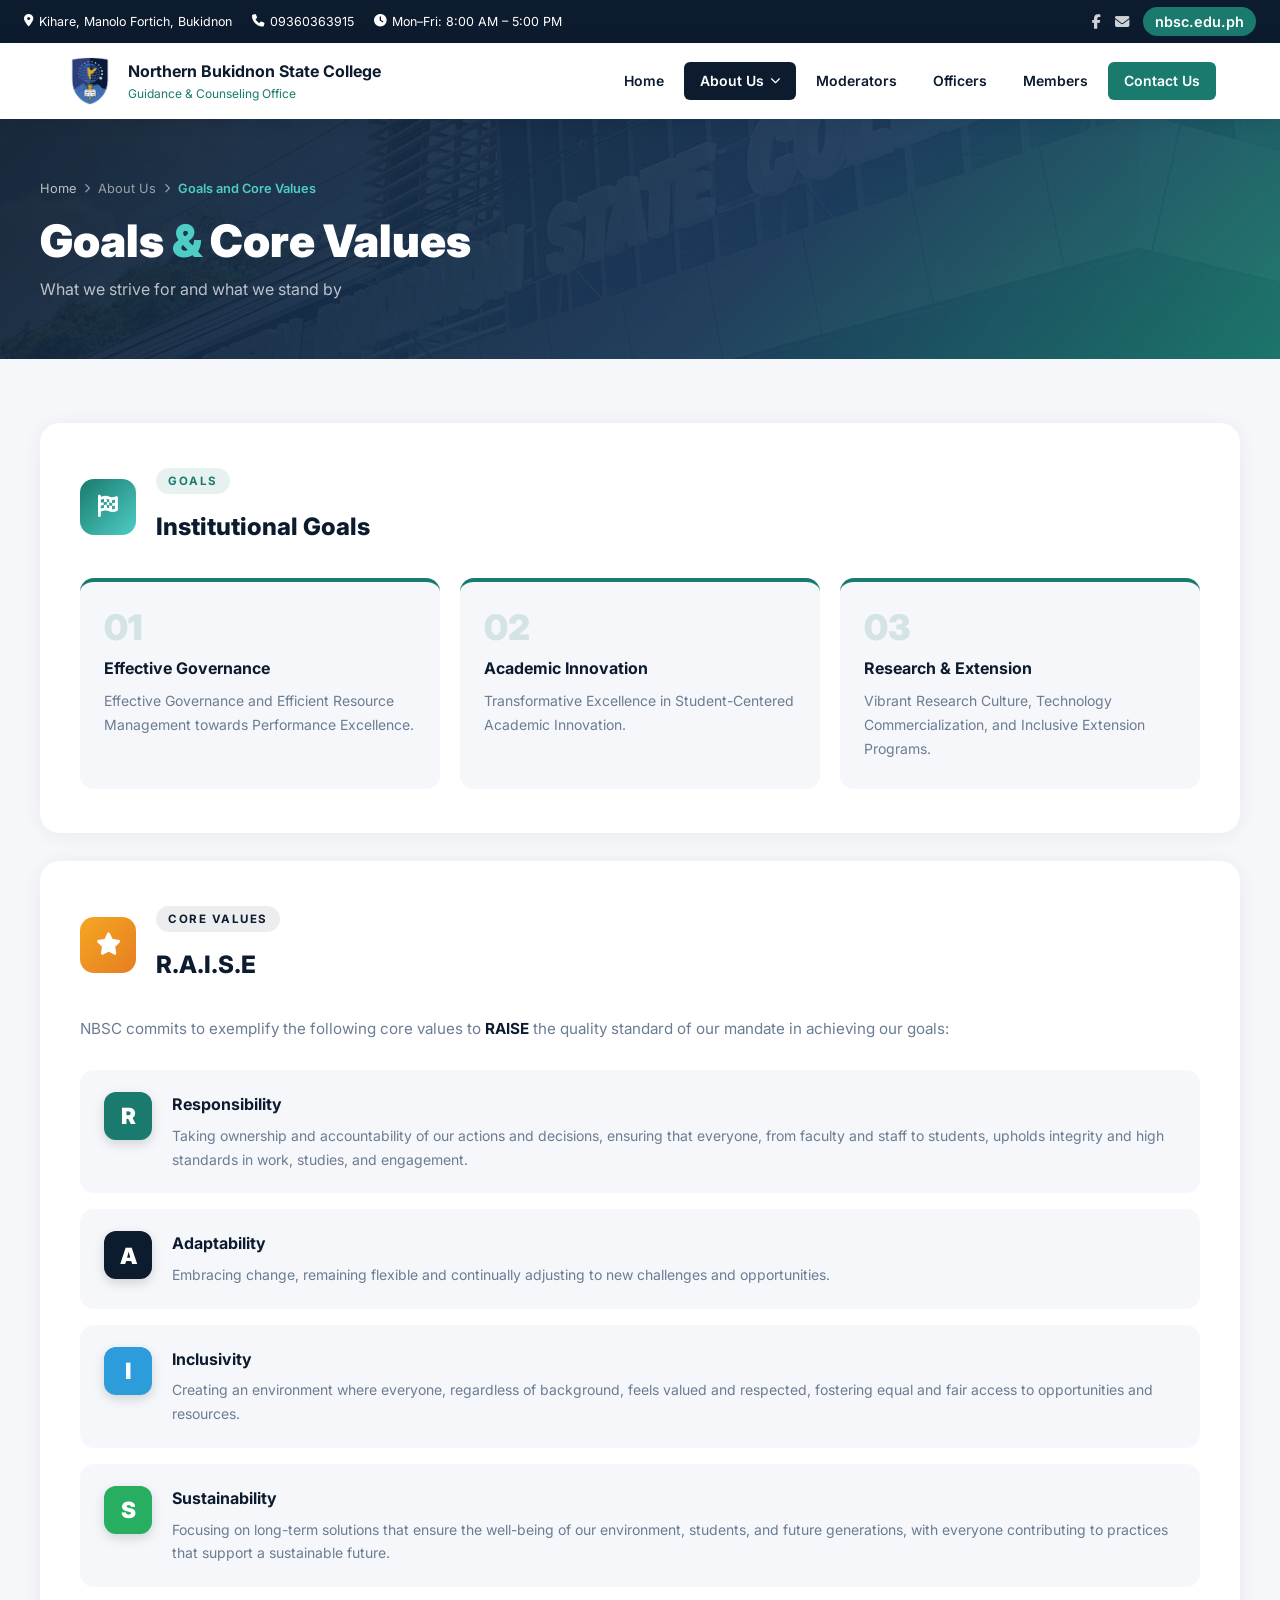
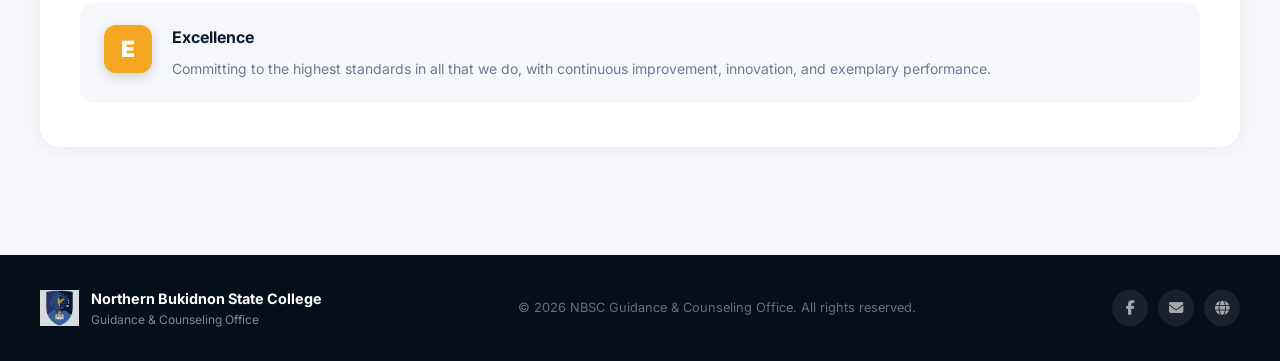
==== about/goals-values.html @ 8ee63cd3 "Initial commit Created from https://vercel.com/new" ====
<!DOCTYPE html>
<html lang="en">
<head>
  <meta charset="UTF-8" />
  <meta name="viewport" content="width=device-width, initial-scale=1.0"/>
  <title>Goals and Core Values — NBSC Guidance Office</title>
  <link rel="stylesheet" href="../style.css" />
  <link rel="stylesheet" href="about.css" />
  <link rel="stylesheet" href="https://cdnjs.cloudflare.com/ajax/libs/font-awesome/6.5.0/css/all.min.css"/>
  <link href="https://fonts.googleapis.com/css2?family=Inter:wght@400;500;600;700;800;900&display=swap" rel="stylesheet"/>
</head>
<body>

  <div class="topbar">
    <div class="topbar-inner">
      <span><i class="fas fa-map-marker-alt"></i> Kihare, Manolo Fortich, Bukidnon</span>
      <span><i class="fas fa-phone"></i> 09360363915</span>
      <span><i class="fas fa-clock"></i> Mon–Fri: 8:00 AM – 5:00 PM</span>
    </div>
    <div class="topbar-right">
      <a href="https://www.facebook.com/profile.php?id=61553562329973" target="_blank"><i class="fab fa-facebook-f"></i></a>
      <a href="https://mail.google.com/mail/?view=cm&to=gco@nbsc.edu.ph" target="_blank"><i class="fas fa-envelope"></i></a>
      <a href="https://nbsc.edu.ph" target="_blank" class="topbar-website">nbsc.edu.ph</a>
    </div>
  </div>

  <header class="header">
    <div class="header-inner">
      <a href="../index.html" class="header-logo">
        <img src="../assets/nbsc-logo.png" alt="NBSC" onerror="this.style.display='none'" />
        <img src="../assets/logo.png" alt="Guidance" onerror="this.style.display='none'" />
        <div class="header-logo-text">
          <span class="school-name">Northern Bukidnon State College</span>
          <span class="office-name">Guidance &amp; Counseling Office</span>
        </div>
      </a>
      <nav class="nav">
        <a href="../index.html" class="nav-link">Home</a>
        <div class="nav-dropdown">
          <a href="#" class="nav-link dropdown-btn active">About Us <i class="fas fa-chevron-down"></i></a>
          <div class="dropdown-menu">
            <a href="vision-mission.html"><i class="fas fa-eye"></i> Vision and Mission</a>
            <a href="goals-values.html"><i class="fas fa-star"></i> Goals and Core Values</a>
            <a href="quality-policy.html"><i class="fas fa-certificate"></i> Quality Policy Statement</a>
            <a href="orgchart.html"><i class="fas fa-sitemap"></i> Organizational Structure</a>
          </div>
        </div>
        <a href="../index.html#moderators" class="nav-link">Moderators</a>
        <a href="../index.html#officers" class="nav-link">Officers</a>
        <a href="../index.html#members" class="nav-link">Members</a>
        <a href="../index.html#contact" class="nav-link nav-cta">Contact Us</a>
      </nav>
    </div>
  </header>

  <div class="about-page-hero">
    <div class="about-page-hero-inner">
      <div class="about-breadcrumb">
        <a href="../index.html">Home</a>
        <i class="fas fa-chevron-right"></i>
        <span>About Us</span>
        <i class="fas fa-chevron-right"></i>
        <span class="current">Goals and Core Values</span>
      </div>
      <h1>Goals <span>&amp;</span> Core Values</h1>
      <p>What we strive for and what we stand by</p>
    </div>
  </div>

  <main class="about-main">
    <div class="container">

      <!-- GOALS -->
      <div class="about-section-block">
        <div class="asb-header">
          <div class="asb-icon goals-icon"><i class="fas fa-flag-checkered"></i></div>
          <div>
            <span class="vm-tag">Goals</span>
            <h2>Institutional Goals</h2>
          </div>
        </div>
        <div class="goals-grid">
          <div class="goal-card">
            <div class="goal-num">01</div>
            <h4>Effective Governance</h4>
            <p>Effective Governance and Efficient Resource Management towards Performance Excellence.</p>
          </div>
          <div class="goal-card">
            <div class="goal-num">02</div>
            <h4>Academic Innovation</h4>
            <p>Transformative Excellence in Student-Centered Academic Innovation.</p>
          </div>
          <div class="goal-card">
            <div class="goal-num">03</div>
            <h4>Research &amp; Extension</h4>
            <p>Vibrant Research Culture, Technology Commercialization, and Inclusive Extension Programs.</p>
          </div>
        </div>
      </div>

      <!-- CORE VALUES -->
      <div class="about-section-block">
        <div class="asb-header">
          <div class="asb-icon values-icon"><i class="fas fa-star"></i></div>
          <div>
            <span class="vm-tag mission-tag">Core Values</span>
            <h2>R.A.I.S.E</h2>
          </div>
        </div>
        <p class="raise-intro">NBSC commits to exemplify the following core values to <strong>RAISE</strong> the quality standard of our mandate in achieving our goals:</p>
        <div class="raise-list">
          <div class="raise-item">
            <div class="raise-letter" style="background:#1a7a6e">R</div>
            <div class="raise-body">
              <h4>Responsibility</h4>
              <p>Taking ownership and accountability of our actions and decisions, ensuring that everyone, from faculty and staff to students, upholds integrity and high standards in work, studies, and engagement.</p>
            </div>
          </div>
          <div class="raise-item">
            <div class="raise-letter" style="background:#0d1b2e">A</div>
            <div class="raise-body">
              <h4>Adaptability</h4>
              <p>Embracing change, remaining flexible and continually adjusting to new challenges and opportunities.</p>
            </div>
          </div>
          <div class="raise-item">
            <div class="raise-letter" style="background:#2d9cdb">I</div>
            <div class="raise-body">
              <h4>Inclusivity</h4>
              <p>Creating an environment where everyone, regardless of background, feels valued and respected, fostering equal and fair access to opportunities and resources.</p>
            </div>
          </div>
          <div class="raise-item">
            <div class="raise-letter" style="background:#27ae60">S</div>
            <div class="raise-body">
              <h4>Sustainability</h4>
              <p>Focusing on long-term solutions that ensure the well-being of our environment, students, and future generations, with everyone contributing to practices that support a sustainable future.</p>
            </div>
          </div>
          <div class="raise-item">
            <div class="raise-letter" style="background:#f5a623">E</div>
            <div class="raise-body">
              <h4>Excellence</h4>
              <p>Committing to the highest standards in all that we do, with continuous improvement, innovation, and exemplary performance.</p>
            </div>
          </div>
        </div>
      </div>

    </div>
  </main>

  <footer class="footer">
    <div class="footer-inner">
      <div class="footer-brand">
        <img src="../assets/nbsc-logo.png" onerror="this.style.display='none'" alt="NBSC"/>
        <img src="../assets/logo.png" onerror="this.style.display='none'" alt="GCO"/>
        <div><strong>Northern Bukidnon State College</strong><span>Guidance &amp; Counseling Office</span></div>
      </div>
      <p class="footer-copy">&copy; 2026 NBSC Guidance &amp; Counseling Office. All rights reserved.</p>
      <div class="footer-socials">
        <a href="https://www.facebook.com/profile.php?id=61553562329973" target="_blank"><i class="fab fa-facebook-f"></i></a>
        <a href="https://mail.google.com/mail/?view=cm&to=gco@nbsc.edu.ph" target="_blank"><i class="fas fa-envelope"></i></a>
        <a href="https://nbsc.edu.ph" target="_blank"><i class="fas fa-globe"></i></a>
      </div>
    </div>
  </footer>

  <script src="about.js"></script>
</body>
</html>
---- style.css ----
/* =============================================================
   NBSC Guidance & Counseling Office — League of Peer Counselors
   Main Stylesheet
   Font: Inter | Colors: Navy #0d1b2e · Teal #1a7a6e · Gold #f5a623
   ============================================================= */

/* ===== 1. RESET & BASE ===== */
*, *::before, *::after {
  box-sizing: border-box;
  margin: 0;
  padding: 0;
}

html {
  scroll-behavior: smooth;
}

body {
  font-family: 'Inter', sans-serif;
  background: #f5f7fa;
  color: #0d1b2e;
  line-height: 1.6;
}

a {
  text-decoration: none;
  color: inherit;
}

img {
  max-width: 100%;
  display: block;
}

/* ===== 2. TOPBAR ===== */
.topbar {
  background: #0d1b2e;
  color: white;
  font-size: 0.78rem;
  padding: 7px 24px;
  display: flex;
  align-items: center;
  justify-content: space-between;
  gap: 12px;
}

.topbar-inner {
  display: flex;
  align-items: center;
  gap: 20px;
}

.topbar-inner span {
  display: flex;
  align-items: center;
  gap: 6px;
}

.topbar-right {
  display: flex;
  align-items: center;
  gap: 14px;
}

.topbar-right a {
  color: rgba(255,255,255,0.8);
  font-size: 0.9rem;
  transition: color 0.2s;
}

.topbar-right a:hover {
  color: white;
}

.topbar-website {
  background: #1a7a6e;
  color: white !important;
  padding: 3px 12px;
  border-radius: 30px;
  font-size: 0.75rem;
  font-weight: 600;
  transition: background 0.2s !important;
}

.topbar-website:hover {
  background: #15695f !important;
}

/* ===== 3. HEADER ===== */
.header {
  background: white;
  position: sticky;
  top: 0;
  z-index: 100;
  box-shadow: 0 2px 16px rgba(13,27,46,0.10);
}

.header-inner {
  max-width: 1200px;
  margin: 0 auto;
  padding: 14px 24px;
  display: flex;
  align-items: center;
  justify-content: space-between;
  gap: 16px;
}

.header-logo {
  display: flex;
  align-items: center;
  gap: 12px;
  text-decoration: none;
}

.header-logo img {
  height: 48px;
  object-fit: contain;
}

.header-logo-text {
  display: flex;
  flex-direction: column;
}

.school-name {
  font-weight: 700;
  color: #0d1b2e;
  font-size: 1rem;
  display: block;
}

.office-name {
  color: #1a7a6e;
  font-size: 0.75rem;
  display: block;
}

/* ===== 4. NAV ===== */
.nav {
  display: flex;
  align-items: center;
  gap: 4px;
}

.nav-link {
  color: #0d1b2e;
  padding: 8px 16px;
  border-radius: 6px;
  font-weight: 600;
  font-size: 0.875rem;
  transition: background 0.2s, color 0.2s;
  text-decoration: none;
}

.nav-link:hover,
.nav-link.active {
  background: #0d1b2e;
  color: white;
}

.nav-cta {
  background: #1a7a6e;
  color: white;
  border-radius: 6px;
}

.nav-cta:hover {
  background: #15695f;
  color: white;
}

.hamburger {
  display: none;
  border: none;
  background: transparent;
  font-size: 1.4rem;
  cursor: pointer;
  color: #0d1b2e;
  padding: 4px;
}

/* ===== 5. NAV DROPDOWN ===== */
.nav-dropdown {
  position: relative;
}

.dropdown-btn {
  color: #0d1b2e;
  padding: 8px 16px;
  border-radius: 6px;
  font-weight: 600;
  font-size: 0.875rem;
  cursor: pointer;
  border: none;
  background: transparent;
  display: flex;
  align-items: center;
  gap: 6px;
  font-family: inherit;
  transition: background 0.2s, color 0.2s;
  text-decoration: none;
}

.dropdown-btn:hover,
.nav-dropdown.open .dropdown-btn,
.nav-dropdown:hover .dropdown-btn {
  background: #0d1b2e;
  color: white;
}

.dropdown-btn i {
  font-size: 0.65rem;
  transition: transform 0.2s;
}

.nav-dropdown.open .dropdown-btn i,
.nav-dropdown:hover .dropdown-btn i {
  transform: rotate(180deg);
}

.dropdown-menu {
  display: none;
  position: absolute;
  top: calc(100% + 8px);
  left: 0;
  background: white;
  border-radius: 10px;
  box-shadow: 0 8px 32px rgba(0,0,0,0.12);
  min-width: 240px;
  z-index: 200;
  border-top: 3px solid #1a7a6e;
  overflow: hidden;
}

.nav-dropdown.open .dropdown-menu {
  display: block;
}

.dropdown-menu a {
  display: flex;
  align-items: center;
  gap: 10px;
  padding: 12px 20px;
  font-size: 0.875rem;
  color: #0d1b2e;
  border-bottom: 1px solid #f0f2f5;
  transition: background 0.2s, color 0.2s, padding-left 0.2s;
}

.dropdown-menu a i {
  color: #1a7a6e;
  width: 16px;
}

.dropdown-menu a:hover {
  background: #f5f7fa;
  color: #1a7a6e;
  padding-left: 26px;
}

.dropdown-menu a:last-child {
  border-bottom: none;
}

/* ===== 6. HERO ===== */
.hero {
  position: relative;
  min-height: 520px;
  display: flex;
  align-items: center;
  overflow: hidden;
}

.hero-bg {
  position: absolute;
  inset: 0;
  background-size: cover;
  background-position: center;
}

.hero-overlay {
  position: absolute;
  inset: 0;
  background: linear-gradient(135deg, rgba(13,27,46,0.88), rgba(13,27,46,0.65));
}

.hero-inner {
  position: relative;
  z-index: 2;
  max-width: 1200px;
  margin: 0 auto;
  padding: 80px 24px;
  display: flex;
  justify-content: space-between;
  align-items: center;
  gap: 40px;
  flex-wrap: wrap;
  width: 100%;
}

.hero-text {
  max-width: 600px;
}

.hero-eyebrow {
  display: inline-flex;
  align-items: center;
  gap: 8px;
  background: rgba(26,122,110,0.25);
  border: 1px solid rgba(26,122,110,0.5);
  color: #4ecdc4;
  padding: 6px 16px;
  border-radius: 30px;
  font-size: 0.8rem;
  font-weight: 600;
  text-transform: uppercase;
  letter-spacing: 0.5px;
  margin-bottom: 20px;
}

.hero-text h1 {
  font-size: 3rem;
  font-weight: 900;
  color: white;
  line-height: 1.15;
  margin-bottom: 16px;
}

.hero-text h1 em {
  color: #4ecdc4;
  font-style: normal;
}

.hero-text p {
  color: rgba(255,255,255,0.8);
  font-size: 1rem;
  line-height: 1.7;
  margin-bottom: 28px;
  max-width: 520px;
}

.hero-actions {
  display: flex;
  gap: 12px;
}

.btn-hero-primary {
  background: #1a7a6e;
  color: white;
  padding: 13px 28px;
  border-radius: 8px;
  font-weight: 700;
  font-size: 0.95rem;
  transition: background 0.2s, transform 0.2s;
  display: inline-block;
}

.btn-hero-primary:hover {
  background: #15695f;
  transform: translateY(-2px);
  color: white;
}

.btn-hero-ghost {
  background: transparent;
  color: white;
  padding: 13px 28px;
  border-radius: 8px;
  font-weight: 700;
  font-size: 0.95rem;
  border: 2px solid rgba(255,255,255,0.4);
  transition: background 0.2s;
  display: inline-block;
}

.btn-hero-ghost:hover {
  background: rgba(255,255,255,0.1);
  color: white;
}

.hero-stats {
  display: flex;
  flex-direction: column;
  gap: 16px;
}

.stat-box {
  background: rgba(255,255,255,0.08);
  border: 1px solid rgba(255,255,255,0.15);
  border-radius: 12px;
  padding: 20px 32px;
  text-align: center;
  backdrop-filter: blur(4px);
}

.stat-num {
  display: block;
  font-size: 2.2rem;
  font-weight: 900;
  color: #4ecdc4;
}

.stat-label {
  display: block;
  font-size: 0.8rem;
  color: rgba(255,255,255,0.7);
  text-transform: uppercase;
  letter-spacing: 0.5px;
}

/* ===== 7. SECTIONS ===== */
.section {
  padding: 80px 24px;
}

.bg-white {
  background: white;
}

.bg-light {
  background: #f5f7fa;
}

.bg-navy {
  background: #0d1b2e;
}

.container {
  max-width: 1200px;
  margin: 0 auto;
}

.section-header {
  text-align: center;
  margin-bottom: 48px;
}

.section-tag {
  display: inline-block;
  background: rgba(26,122,110,0.1);
  color: #1a7a6e;
  font-size: 0.75rem;
  font-weight: 700;
  text-transform: uppercase;
  letter-spacing: 1px;
  padding: 4px 14px;
  border-radius: 20px;
  margin-bottom: 10px;
}

.section-header.light .section-tag {
  background: rgba(255,255,255,0.1);
  color: #4ecdc4;
}

.section-header h2 {
  font-size: 2rem;
  font-weight: 800;
  color: #0d1b2e;
  margin-bottom: 8px;
}

.section-header.light h2 {
  color: white;
}

.section-header p {
  color: #6b7c93;
  font-size: 0.95rem;
}

.section-header.light p {
  color: rgba(255,255,255,0.7);
}

/* ===== 8. ORG CHART ===== */
.org-wrap {
  margin-top: 0;
}

.org-upper {
  display: flex;
  flex-direction: column;
  align-items: center;
  gap: 0;
  margin-bottom: 40px;
}

.org-upper-node {
  display: flex;
  align-items: center;
  gap: 16px;
  background: white;
  border-radius: 14px;
  padding: 18px 28px;
  box-shadow: 0 2px 12px rgba(0,0,0,0.08);
  min-width: 420px;
  max-width: 520px;
  width: 100%;
  border-left: 5px solid #ddd;
  transition: transform 0.2s;
}

.org-upper-node:hover {
  transform: translateX(4px);
}

.org-upper-node img {
  width: 60px;
  height: 60px;
  border-radius: 50%;
  object-fit: cover;
  border: 3px solid #ddd;
  flex-shrink: 0;
}

.org-upper-node .org-name {
  font-size: 1rem;
  font-weight: 700;
  color: #0d1b2e;
}

.org-upper-node .org-role {
  font-size: 0.78rem;
  color: #6b7c93;
  margin-top: 2px;
}

.org-upper-node.gold {
  border-left-color: #f5a623;
}

.org-upper-node.gold img {
  border-color: #f5a623;
}

.org-upper-node.blue {
  border-left-color: #0d1b2e;
}

.org-upper-node.teal {
  border-left-color: #1a7a6e;
  background: #f0faf9;
}

.org-upper-node.teal img {
  border-color: #1a7a6e;
}

.org-connector {
  display: flex;
  flex-direction: column;
  align-items: center;
  padding: 4px 0;
}

.org-connector span {
  display: block;
  width: 3px;
  height: 28px;
  background: #dde3ea;
}

.org-lpc-pill {
  background: #0d1b2e;
  color: white;
  padding: 12px 36px;
  border-radius: 30px;
  font-size: 0.95rem;
  font-weight: 700;
  display: flex;
  align-items: center;
  gap: 10px;
  margin-bottom: 36px;
}

.org-lpc-pill i {
  color: #4ecdc4;
}

.org-lpc-grid {
  display: grid;
  grid-template-columns: repeat(3, 1fr);
  gap: 16px;
  width: 100%;
}

.org-col {
  display: flex;
  flex-direction: column;
  gap: 10px;
}

.center-col .org-card.pres {
  border-left-color: #f5a623;
}

.org-card {
  display: flex;
  align-items: center;
  gap: 12px;
  background: #f5f7fa;
  border-radius: 12px;
  padding: 14px 18px;
  border-left: 4px solid #dde3ea;
  transition: transform 0.2s;
}

.org-card:hover {
  transform: translateX(3px);
}

.org-card img {
  width: 48px;
  height: 48px;
  border-radius: 50%;
  object-fit: cover;
  flex-shrink: 0;
  border: 2px solid #dde3ea;
}

.org-card b {
  display: block;
  font-size: 0.88rem;
  font-weight: 700;
  color: #0d1b2e;
}

.org-card span {
  font-size: 0.75rem;
  color: #6b7c93;
}

.org-card.mod {
  border-left-color: #1a7a6e;
  background: #f0faf9;
}

.org-card.pres {
  border-left-color: #f5a623;
  background: #fffbf0;
}

.org-card.vp-ext {
  border-left-color: #0d1b2e;
}

/* ===== 9. MODERATORS ===== */
.moderators-grid {
  display: grid;
  grid-template-columns: repeat(auto-fit, minmax(480px, 1fr));
  gap: 28px;
  margin-top: 0;
}

.mod-card {
  background: white;
  border-radius: 16px;
  overflow: hidden;
  box-shadow: 0 4px 24px rgba(0,0,0,0.08);
  display: flex;
  transition: transform 0.3s, box-shadow 0.3s;
}

.mod-card:hover {
  transform: translateY(-4px);
  box-shadow: 0 12px 40px rgba(0,0,0,0.12);
}

.mod-card-photo {
  position: relative;
  width: 180px;
  flex-shrink: 0;
}

.mod-card-photo img {
  width: 100%;
  height: 100%;
  object-fit: cover;
}

.mod-card-badge {
  position: absolute;
  bottom: 12px;
  left: 50%;
  transform: translateX(-50%);
  background: #0d1b2e;
  color: white;
  font-size: 0.65rem;
  font-weight: 700;
  padding: 4px 12px;
  border-radius: 20px;
  white-space: nowrap;
}

.mod-card-badge.asst {
  background: #1a7a6e;
}

.mod-card-body {
  padding: 28px 24px;
  flex: 1;
}

.mod-card-body h3 {
  font-size: 1.2rem;
  font-weight: 800;
  color: #0d1b2e;
  margin-bottom: 4px;
}

.mod-card-role {
  color: #1a7a6e;
  font-size: 0.85rem;
  font-weight: 600;
  margin-bottom: 10px;
}

.mod-card-desc {
  font-size: 0.875rem;
  color: #6b7c93;
  line-height: 1.7;
  margin-bottom: 18px;
}

.mod-card-links {
  display: flex;
  flex-direction: column;
  gap: 8px;
}

.link-fb {
  display: inline-flex;
  align-items: center;
  gap: 8px;
  background: #1877f2;
  color: white;
  padding: 9px 18px;
  border-radius: 8px;
  font-size: 0.82rem;
  font-weight: 600;
  transition: opacity 0.2s;
  width: fit-content;
}

.link-fb:hover {
  opacity: 0.85;
  color: white;
}

.link-email {
  display: inline-flex;
  align-items: center;
  gap: 8px;
  background: #0d1b2e;
  color: white;
  padding: 9px 18px;
  border-radius: 8px;
  font-size: 0.82rem;
  font-weight: 600;
  font-style: italic;
  transition: opacity 0.2s;
  width: fit-content;
}

.link-email:hover {
  opacity: 0.85;
  color: white;
}

/* ===== 10. OFFICERS ===== */
.pres-spotlight {
  display: flex;
  align-items: center;
  gap: 32px;
  background: linear-gradient(135deg, #0d1b2e, #1a3a5c);
  border-radius: 16px;
  padding: 36px;
  margin-bottom: 40px;
  flex-wrap: wrap;
}

.pres-img-wrap {
  width: 140px;
  height: 140px;
  border-radius: 50%;
  overflow: hidden;
  border: 4px solid #f5a623;
  flex-shrink: 0;
}

.pres-img-wrap img {
  width: 100%;
  height: 100%;
  object-fit: cover;
}

.pres-details {
  color: white;
}

.pres-crown-tag {
  display: inline-flex;
  align-items: center;
  gap: 8px;
  color: #f5a623;
  font-size: 0.82rem;
  font-weight: 700;
  text-transform: uppercase;
  letter-spacing: 1px;
  margin-bottom: 8px;
}

.pres-details h3 {
  font-size: 1.6rem;
  font-weight: 800;
  margin-bottom: 6px;
}

.pres-details p {
  opacity: 0.75;
  font-size: 0.9rem;
  margin-bottom: 16px;
}

.officers-row-label {
  font-size: 0.75rem;
  font-weight: 700;
  text-transform: uppercase;
  letter-spacing: 1px;
  color: #1a7a6e;
  margin-bottom: 16px;
  padding-left: 4px;
}

.vp-grid {
  display: grid;
  grid-template-columns: repeat(2, 1fr);
  gap: 20px;
  margin-bottom: 32px;
}

.officers-tiles {
  display: grid;
  grid-template-columns: repeat(auto-fill, minmax(180px, 1fr));
  gap: 20px;
}

.officer-tile {
  background: white;
  border-radius: 14px;
  padding: 20px 16px;
  text-align: center;
  box-shadow: 0 2px 16px rgba(0,0,0,0.07);
  transition: transform 0.3s, box-shadow 0.3s;
  border-top: 3px solid #e8edf2;
}

.officer-tile:hover {
  transform: translateY(-5px);
  box-shadow: 0 10px 32px rgba(0,0,0,0.12);
}

.vp-tile {
  border-top-color: #1a7a6e;
}

.officer-tile-img {
  position: relative;
  width: 90px;
  height: 90px;
  margin: 0 auto 12px;
}

.vp-tile .officer-tile-img {
  width: 110px;
  height: 110px;
}

.officer-tile-img img {
  width: 100%;
  height: 100%;
  border-radius: 50%;
  object-fit: cover;
  border: 3px solid #e8edf2;
}

.vp-tile .officer-tile-img img {
  border-color: #1a7a6e;
}

.tile-overlay {
  position: absolute;
  inset: 0;
  border-radius: 50%;
  background: rgba(13,27,46,0.75);
  display: flex;
  align-items: center;
  justify-content: center;
  opacity: 0;
  transition: opacity 0.3s;
}

.officer-tile:hover .tile-overlay {
  opacity: 1;
}

.tile-overlay a {
  color: white;
  font-size: 1.3rem;
}

.officer-tile h4 {
  font-size: 0.9rem;
  font-weight: 700;
  color: #0d1b2e;
  margin-bottom: 3px;
}

.officer-tile p {
  font-size: 0.75rem;
  color: #1a7a6e;
  font-weight: 600;
  margin-bottom: 12px;
}

.tile-fb {
  display: flex;
  align-items: center;
  justify-content: center;
  gap: 6px;
  background: #1877f2;
  color: white;
  padding: 7px 0;
  border-radius: 7px;
  font-size: 0.78rem;
  font-weight: 600;
  width: 100%;
  transition: background 0.2s;
}

.tile-fb:hover {
  background: #1558b0;
  color: white;
}

/* ===== 11. MEMBERS ===== */
.members-tiles {
  display: flex;
  flex-wrap: wrap;
  gap: 20px;
  justify-content: center;
}

.member-tile {
  background: white;
  border-radius: 14px;
  padding: 20px 16px;
  text-align: center;
  width: 160px;
  box-shadow: 0 2px 16px rgba(0,0,0,0.07);
  transition: transform 0.3s;
  border-bottom: 3px solid #1a7a6e;
}

.member-tile:hover {
  transform: translateY(-4px);
}

.member-tile-img {
  width: 80px;
  height: 80px;
  margin: 0 auto 12px;
  border-radius: 50%;
  overflow: hidden;
  border: 3px solid #e8edf2;
}

.member-tile-img img {
  width: 100%;
  height: 100%;
  object-fit: cover;
}

.member-tile h4 {
  font-size: 0.85rem;
  font-weight: 700;
  color: #0d1b2e;
  margin-bottom: 3px;
}

.member-tile p {
  font-size: 0.75rem;
  color: #6b7c93;
  margin-bottom: 10px;
}

.member-tile a {
  display: inline-flex;
  align-items: center;
  justify-content: center;
  width: 32px;
  height: 32px;
  background: #1877f2;
  color: white;
  border-radius: 50%;
  font-size: 0.9rem;
  transition: transform 0.2s;
}

.member-tile a:hover {
  transform: scale(1.15);
  color: white;
}

/* ===== 12. CONTACT ===== */
.contact-layout {
  display: grid;
  grid-template-columns: 1fr 1.4fr;
  gap: 40px;
  align-items: start;
}

.contact-details {
  display: flex;
  flex-direction: column;
  gap: 20px;
}

.contact-detail-item {
  display: flex;
  align-items: flex-start;
  gap: 16px;
}

.cd-icon {
  width: 42px;
  height: 42px;
  background: rgba(255,255,255,0.08);
  border-radius: 10px;
  display: flex;
  align-items: center;
  justify-content: center;
  color: #4ecdc4;
  font-size: 1rem;
  flex-shrink: 0;
}

.contact-detail-item h4 {
  font-size: 0.85rem;
  font-weight: 700;
  color: white;
  margin-bottom: 2px;
}

.contact-detail-item p {
  font-size: 0.875rem;
  color: rgba(255,255,255,0.65);
}

.contact-detail-item a {
  font-size: 0.875rem;
  color: #4ecdc4;
  transition: opacity 0.2s;
}

.contact-detail-item a:hover {
  opacity: 0.8;
}

.contact-form-box {
  background: white;
  border-radius: 16px;
  padding: 36px;
}

.contact-form-box h3 {
  font-size: 1.15rem;
  font-weight: 700;
  color: #0d1b2e;
  margin-bottom: 20px;
}

.form-row {
  display: grid;
  grid-template-columns: 1fr 1fr;
  gap: 12px;
}

.contact-form-box input,
.contact-form-box select,
.contact-form-box textarea {
  width: 100%;
  padding: 11px 14px;
  border: 1.5px solid #e2e8f0;
  border-radius: 8px;
  font-size: 0.875rem;
  font-family: inherit;
  color: #0d1b2e;
  background: #f8fafc;
  margin-bottom: 12px;
  transition: border-color 0.2s;
}

.contact-form-box input:focus,
.contact-form-box select:focus,
.contact-form-box textarea:focus {
  border-color: #1a7a6e;
  background: white;
  outline: none;
}

.contact-form-box button {
  width: 100%;
  background: #1a7a6e;
  color: white;
  padding: 13px;
  border-radius: 8px;
  font-size: 0.95rem;
  font-weight: 700;
  border: none;
  cursor: pointer;
  display: flex;
  align-items: center;
  justify-content: center;
  gap: 8px;
  transition: background 0.2s;
  font-family: inherit;
}

.contact-form-box button:hover {
  background: #15695f;
}

/* ===== 13. FOOTER ===== */
.footer {
  background: #060e1a;
  padding: 32px 24px;
}

.footer-inner {
  max-width: 1200px;
  margin: 0 auto;
  display: flex;
  align-items: center;
  justify-content: space-between;
  flex-wrap: wrap;
  gap: 16px;
}

.footer-brand {
  display: flex;
  align-items: center;
  gap: 12px;
}

.footer-brand img {
  height: 36px;
  object-fit: contain;
  opacity: 0.85;
}

.footer-brand strong {
  display: block;
  color: white;
  font-size: 0.9rem;
}

.footer-brand span {
  display: block;
  color: rgba(255,255,255,0.5);
  font-size: 0.75rem;
}

.footer-copy {
  font-size: 0.8rem;
  color: rgba(255,255,255,0.4);
}

.footer-socials {
  display: flex;
  gap: 10px;
}

.footer-socials a {
  width: 36px;
  height: 36px;
  background: rgba(255,255,255,0.08);
  color: rgba(255,255,255,0.6);
  border-radius: 50%;
  display: flex;
  align-items: center;
  justify-content: center;
  font-size: 0.9rem;
  transition: background 0.2s, color 0.2s;
}

.footer-socials a:hover {
  background: #1a7a6e;
  color: white;
}

/* ===== 14. ABOUT PAGES ===== */
.page-hero {
  background: linear-gradient(135deg, #0d1b2e, #1a7a6e);
  padding: 52px 24px 44px;
  color: white;
}

.page-hero-content {
  max-width: 1200px;
  margin: 0 auto;
}

.page-breadcrumb {
  font-size: 0.8rem;
  opacity: 0.65;
  margin-bottom: 10px;
  display: flex;
  align-items: center;
  gap: 8px;
}

.page-breadcrumb a {
  color: white;
}

.page-breadcrumb i {
  font-size: 0.6rem;
}

.page-hero-content h2 {
  font-size: 2rem;
  font-weight: 800;
}

.page-content {
  padding: 64px 24px;
  background: #f5f7fa;
  min-height: 60vh;
}

.about-cards-grid {
  display: grid;
  grid-template-columns: repeat(auto-fit, minmax(340px, 1fr));
  gap: 24px;
}

.about-us-card {
  background: white;
  border-radius: 14px;
  padding: 32px;
  box-shadow: 0 2px 16px rgba(0,0,0,0.07);
  border-top: 4px solid #e2e8f0;
  transition: transform 0.3s;
}

.about-us-card:hover {
  transform: translateY(-4px);
}

.full-width {
  grid-column: 1 / -1;
}

.vision-card  { border-top-color: #1a7a6e; }
.mission-card { border-top-color: #0d1b2e; }
.quality-card { border-top-color: #f5a623; background: #fffbf0; }
.goals-card   { border-top-color: #1a7a6e; }
.values-card  { border-top-color: #0d1b2e; }

.about-us-icon {
  width: 48px;
  height: 48px;
  border-radius: 12px;
  display: flex;
  align-items: center;
  justify-content: center;
  margin-bottom: 16px;
}

.vision-card  .about-us-icon { background: #1a7a6e; }
.mission-card .about-us-icon { background: #0d1b2e; }
.quality-card .about-us-icon { background: #f5a623; }
.goals-card   .about-us-icon { background: #1a7a6e; }
.values-card  .about-us-icon { background: #0d1b2e; }

.about-us-icon i {
  color: white;
  font-size: 1.3rem;
}

.about-us-card h3 {
  font-size: 1.1rem;
  font-weight: 800;
  color: #0d1b2e;
  margin-bottom: 12px;
  display: flex;
  align-items: center;
  gap: 10px;
}

.raise-tag {
  background: #1a7a6e;
  color: white;
  font-size: 0.7rem;
  font-weight: 800;
  padding: 3px 10px;
  border-radius: 20px;
  letter-spacing: 1px;
}

.about-us-card p {
  font-size: 0.9rem;
  color: #4a5568;
  line-height: 1.8;
}

.quality-card blockquote {
  font-size: 0.9rem;
  color: #4a5568;
  line-height: 1.85;
  border-left: 4px solid #f5a623;
  padding-left: 18px;
  font-style: italic;
  margin: 0;
}

.about-list {
  list-style: none;
  display: flex;
  flex-direction: column;
  gap: 10px;
}

.about-list li {
  display: flex;
  align-items: flex-start;
  gap: 10px;
  font-size: 0.9rem;
  color: #4a5568;
  line-height: 1.6;
}

.about-list li i {
  color: #1a7a6e;
  margin-top: 3px;
  flex-shrink: 0;
}

.values-intro {
  font-size: 0.85rem;
  color: #6b7c93;
  margin-bottom: 16px;
  font-style: italic;
}

.values-list {
  list-style: none;
  display: flex;
  flex-direction: column;
  gap: 14px;
}

.values-list li {
  display: flex;
  align-items: flex-start;
  gap: 14px;
  font-size: 0.875rem;
  color: #4a5568;
  line-height: 1.65;
}

.val-letter {
  width: 34px;
  height: 34px;
  border-radius: 8px;
  color: white;
  font-size: 1rem;
  font-weight: 900;
  display: flex;
  align-items: center;
  justify-content: center;
  flex-shrink: 0;
}

.values-list li:nth-child(1) .val-letter { background: #1a7a6e; }
.values-list li:nth-child(2) .val-letter { background: #0d1b2e; }
.values-list li:nth-child(3) .val-letter { background: #2d9cdb; }
.values-list li:nth-child(4) .val-letter { background: #27ae60; }
.values-list li:nth-child(5) .val-letter { background: #f5a623; }

/* ===== 15. SCROLL REVEAL ===== */
.fade-in {
  opacity: 0;
  transform: translateY(20px);
  transition: opacity 0.5s ease, transform 0.5s ease;
}

.fade-in.visible {
  opacity: 1;
  transform: translateY(0);
}

/* ===== 16. RESPONSIVE ===== */

/* ===== RESPONSIVE — TABLET 1024px ===== */
@media (max-width: 1024px) {
  .org-lpc-grid { grid-template-columns: 1fr; }
  .moderators-grid { grid-template-columns: 1fr; }
  .contact-layout { grid-template-columns: 1fr; }
  .hero-stats { flex-direction: row; flex-wrap: wrap; justify-content: center; }
  .hero-inner { padding: 60px 24px; }
}

/* ===== RESPONSIVE — MOBILE 768px ===== */
@media (max-width: 768px) {

  /* Topbar */
  .topbar-inner { display: none; }
  .topbar { justify-content: flex-end; }

  /* Header */
  .header-inner { padding: 12px 16px; }
  .school-name { font-size: 0.85rem; }
  .office-name { font-size: 0.68rem; }
  .header-logo img { height: 38px; }
  .hamburger { display: block; }
  .nav {
    display: none;
    position: absolute;
    top: 100%;
    left: 0;
    right: 0;
    background: white;
    flex-direction: column;
    padding: 12px 16px 20px;
    box-shadow: 0 8px 24px rgba(0,0,0,0.12);
    z-index: 99;
    gap: 4px;
  }
  .nav.open { display: flex; }
  .nav-link { width: 100%; }
  .nav-dropdown { width: 100%; }
  .dropdown-btn { width: 100%; justify-content: space-between; }
  .dropdown-menu {
    position: static;
    box-shadow: none;
    border-top: none;
    border-left: 3px solid #1a7a6e;
    border-radius: 0;
    margin-left: 12px;
    margin-top: 4px;
  }

  /* Hero */
  .hero { min-height: auto; }
  .hero-inner { flex-direction: column; padding: 48px 20px 40px; gap: 28px; }
  .hero-text h1 { font-size: 1.8rem; }
  .hero-text p { font-size: 0.9rem; }
  .hero-actions { flex-direction: column; gap: 10px; }
  .btn-hero-primary, .btn-hero-ghost { text-align: center; width: 100%; }
  .hero-stats { flex-direction: row; flex-wrap: wrap; justify-content: center; gap: 12px; }
  .stat-box { padding: 14px 24px; }

  /* Sections */
  .section { padding: 48px 16px; }

  /* Moderators */
  .mod-card { flex-direction: column; }
  .mod-card-photo { width: 100%; height: 220px; }
  .mod-card-photo img { object-fit: cover; object-position: top; }
  .mod-card-body { padding: 20px; }
  .mod-card-links { flex-direction: column; }
  .link-fb, .link-email { width: 100%; justify-content: center; }

  /* President spotlight */
  .pres-spotlight { flex-direction: column; align-items: center; text-align: center; padding: 28px 20px; }
  .pres-details p { margin: 0 auto 16px; }

  /* Officers */
  .vp-grid { grid-template-columns: repeat(2, 1fr); }
  .officers-tiles { grid-template-columns: repeat(2, 1fr); }
  .officers-row-label { text-align: center; }

  /* Members */
  .members-tiles { gap: 14px; }
  .member-tile { width: 140px; }

  /* Contact */
  .form-row { grid-template-columns: 1fr; }
  .contact-form-box { padding: 24px 20px; }

  /* Footer */
  .footer-inner { flex-direction: column; text-align: center; gap: 16px; }
  .footer-brand { justify-content: center; }
  .footer-socials { justify-content: center; }

  /* About pages */
  .about-cards-grid { grid-template-columns: 1fr; }
  .full-width { grid-column: 1; }
  .about-page-hero h1 { font-size: 1.7rem; }
  .about-page-hero { padding: 40px 16px 36px; }
}

/* ===== RESPONSIVE — SMALL MOBILE 480px ===== */
@media (max-width: 480px) {
  .hero-text h1 { font-size: 1.5rem; }
  .section-header h2 { font-size: 1.5rem; }
  .vp-grid { grid-template-columns: 1fr; }
  .officers-tiles { grid-template-columns: repeat(2, 1fr); gap: 12px; }
  .officer-tile { padding: 14px 10px; }
  .officer-tile h4 { font-size: 0.78rem; }
  .members-tiles { justify-content: center; }
  .member-tile { width: 130px; }
  .pres-img-wrap { width: 110px; height: 110px; }
  .pres-details h3 { font-size: 1.3rem; }
  .stat-box { padding: 12px 18px; }
  .stat-num { font-size: 1.8rem; }
  .contact-form-box { padding: 20px 16px; }
  .header-logo-text { display: none; }
}

/* end of stylesheet */
---- about/about.css ----
/* ===== ABOUT PAGES — DEDICATED STYLES ===== */

/* PAGE HERO */
.about-page-hero {
  background: linear-gradient(135deg, #0d1b2e 0%, #1a3a5c 60%, #1a7a6e 100%);
  padding: 60px 24px 56px;
  position: relative;
  overflow: hidden;
}

.about-page-hero::before {
  content: '';
  position: absolute;
  inset: 0;
  background: url('../assets/building.jpg') center/cover no-repeat;
  opacity: 0.08;
}

.about-page-hero-inner {
  max-width: 1200px;
  margin: 0 auto;
  position: relative;
}

.about-breadcrumb {
  display: flex;
  align-items: center;
  gap: 8px;
  font-size: 0.8rem;
  color: rgba(255,255,255,0.55);
  margin-bottom: 16px;
}

.about-breadcrumb a {
  color: rgba(255,255,255,0.7);
  transition: color 0.2s;
}

.about-breadcrumb a:hover { color: white; }
.about-breadcrumb i { font-size: 0.6rem; }
.about-breadcrumb .current { color: #4ecdc4; font-weight: 600; }

.about-page-hero h1 {
  font-size: 2.8rem;
  font-weight: 900;
  color: white;
  margin-bottom: 10px;
  line-height: 1.15;
}

.about-page-hero h1 span { color: #4ecdc4; }

.about-page-hero p {
  font-size: 1rem;
  color: rgba(255,255,255,0.7);
}

/* MAIN CONTENT */
.about-main {
  background: #f5f7fa;
  padding: 64px 24px 80px;
  min-height: 60vh;
}

/* ===== VISION & MISSION ===== */
.vm-block {
  display: flex;
  gap: 0;
  margin-bottom: 0;
  align-items: stretch;
}

.vm-icon-col {
  display: flex;
  flex-direction: column;
  align-items: center;
  margin-right: 32px;
  flex-shrink: 0;
}

.vm-icon-wrap {
  width: 64px;
  height: 64px;
  border-radius: 16px;
  display: flex;
  align-items: center;
  justify-content: center;
  font-size: 1.6rem;
  color: white;
  flex-shrink: 0;
  box-shadow: 0 4px 20px rgba(0,0,0,0.15);
}

.vision-icon  { background: linear-gradient(135deg, #1a7a6e, #4ecdc4); }
.mission-icon { background: linear-gradient(135deg, #0d1b2e, #1a3a5c); }

.vm-line {
  width: 2px;
  flex: 1;
  background: linear-gradient(to bottom, #1a7a6e, transparent);
  margin-top: 16px;
  min-height: 60px;
}

.vm-content-col {
  background: white;
  border-radius: 16px;
  padding: 36px 40px;
  flex: 1;
  margin-bottom: 24px;
  box-shadow: 0 2px 20px rgba(0,0,0,0.06);
  border-left: 4px solid #1a7a6e;
}

.mission-block .vm-content-col {
  border-left-color: #0d1b2e;
}

.vm-tag {
  display: inline-block;
  background: rgba(26,122,110,0.1);
  color: #1a7a6e;
  font-size: 0.72rem;
  font-weight: 700;
  text-transform: uppercase;
  letter-spacing: 1.5px;
  padding: 4px 12px;
  border-radius: 20px;
  margin-bottom: 10px;
}

.mission-tag {
  background: rgba(13,27,46,0.08);
  color: #0d1b2e;
}

.vm-content-col h2 {
  font-size: 1.6rem;
  font-weight: 800;
  color: #0d1b2e;
  margin-bottom: 14px;
}

.vm-content-col p {
  font-size: 1.05rem;
  color: #4a5568;
  line-height: 1.85;
}

/* ===== GOALS & VALUES ===== */
.about-section-block {
  background: white;
  border-radius: 20px;
  padding: 44px 40px;
  margin-bottom: 28px;
  box-shadow: 0 2px 20px rgba(0,0,0,0.06);
}

.asb-header {
  display: flex;
  align-items: center;
  gap: 20px;
  margin-bottom: 32px;
}

.asb-icon {
  width: 56px;
  height: 56px;
  border-radius: 14px;
  display: flex;
  align-items: center;
  justify-content: center;
  font-size: 1.4rem;
  color: white;
  flex-shrink: 0;
}

.goals-icon  { background: linear-gradient(135deg, #1a7a6e, #4ecdc4); }
.values-icon { background: linear-gradient(135deg, #f5a623, #e67e22); }

.asb-header h2 {
  font-size: 1.5rem;
  font-weight: 800;
  color: #0d1b2e;
  margin-top: 4px;
}

/* Goals grid */
.goals-grid {
  display: grid;
  grid-template-columns: repeat(3, 1fr);
  gap: 20px;
}

.goal-card {
  background: #f5f7fa;
  border-radius: 14px;
  padding: 28px 24px;
  border-top: 4px solid #1a7a6e;
  transition: transform 0.2s, box-shadow 0.2s;
}

.goal-card:hover {
  transform: translateY(-4px);
  box-shadow: 0 8px 24px rgba(0,0,0,0.10);
}

.goal-num {
  font-size: 2.2rem;
  font-weight: 900;
  color: rgba(26,122,110,0.15);
  line-height: 1;
  margin-bottom: 10px;
}

.goal-card h4 {
  font-size: 1rem;
  font-weight: 700;
  color: #0d1b2e;
  margin-bottom: 8px;
}

.goal-card p {
  font-size: 0.875rem;
  color: #6b7c93;
  line-height: 1.7;
}

/* RAISE values */
.raise-intro {
  font-size: 0.95rem;
  color: #6b7c93;
  margin-bottom: 28px;
  line-height: 1.7;
}

.raise-intro strong { color: #0d1b2e; }

.raise-list {
  display: flex;
  flex-direction: column;
  gap: 16px;
}

.raise-item {
  display: flex;
  align-items: flex-start;
  gap: 20px;
  background: #f5f7fa;
  border-radius: 14px;
  padding: 22px 24px;
  transition: transform 0.2s, box-shadow 0.2s;
}

.raise-item:hover {
  transform: translateX(6px);
  box-shadow: 0 4px 16px rgba(0,0,0,0.08);
}

.raise-letter {
  width: 48px;
  height: 48px;
  border-radius: 12px;
  color: white;
  font-size: 1.4rem;
  font-weight: 900;
  display: flex;
  align-items: center;
  justify-content: center;
  flex-shrink: 0;
  box-shadow: 0 4px 12px rgba(0,0,0,0.15);
}

.raise-body h4 {
  font-size: 1rem;
  font-weight: 700;
  color: #0d1b2e;
  margin-bottom: 6px;
}

.raise-body p {
  font-size: 0.875rem;
  color: #6b7c93;
  line-height: 1.7;
}

/* ===== QUALITY POLICY ===== */
.qp-wrap {
  max-width: 860px;
  margin: 0 auto;
  background: white;
  border-radius: 24px;
  padding: 56px 60px;
  box-shadow: 0 4px 32px rgba(0,0,0,0.08);
  position: relative;
  text-align: center;
}

.qp-icon-wrap {
  width: 72px;
  height: 72px;
  background: linear-gradient(135deg, #f5a623, #e67e22);
  border-radius: 20px;
  display: flex;
  align-items: center;
  justify-content: center;
  font-size: 1.8rem;
  color: white;
  margin: 0 auto 24px;
  box-shadow: 0 8px 24px rgba(245,166,35,0.3);
}

.qp-quote-mark {
  font-size: 8rem;
  line-height: 0.5;
  color: rgba(26,122,110,0.1);
  font-family: Georgia, serif;
  margin-bottom: 24px;
}

.qp-statement {
  font-size: 1.05rem;
  color: #4a5568;
  line-height: 1.95;
  font-style: italic;
  border: none;
  padding: 0;
  margin: 0 0 40px;
  text-align: left;
}

.qp-pillars {
  display: grid;
  grid-template-columns: repeat(4, 1fr);
  gap: 16px;
  margin-top: 8px;
}

.qp-pillar {
  background: #f5f7fa;
  border-radius: 12px;
  padding: 18px 12px;
  display: flex;
  flex-direction: column;
  align-items: center;
  gap: 8px;
  transition: transform 0.2s;
}

.qp-pillar:hover { transform: translateY(-3px); }

.qp-pillar i {
  font-size: 1.4rem;
  color: #1a7a6e;
}

.qp-pillar span {
  font-size: 0.78rem;
  font-weight: 700;
  color: #0d1b2e;
  text-align: center;
}

/* ===== RESPONSIVE ===== */
@media (max-width: 768px) {
  .about-page-hero h1 { font-size: 1.7rem; }
  .about-page-hero { padding: 40px 16px 36px; }
  .vm-block { flex-direction: column; }
  .vm-icon-col { flex-direction: row; margin-right: 0; margin-bottom: 16px; }
  .vm-line { display: none; }
  .vm-content-col { padding: 24px 20px; margin-bottom: 16px; }
  .goals-grid { grid-template-columns: 1fr; }
  .qp-wrap { padding: 32px 20px; }
  .qp-pillars { grid-template-columns: repeat(2, 1fr); }
  .about-section-block { padding: 24px 16px; }
  .asb-header { gap: 14px; }
  .asb-header h2 { font-size: 1.2rem; }
  .raise-item { padding: 16px; }
  .about-main { padding: 40px 16px 60px; }
}
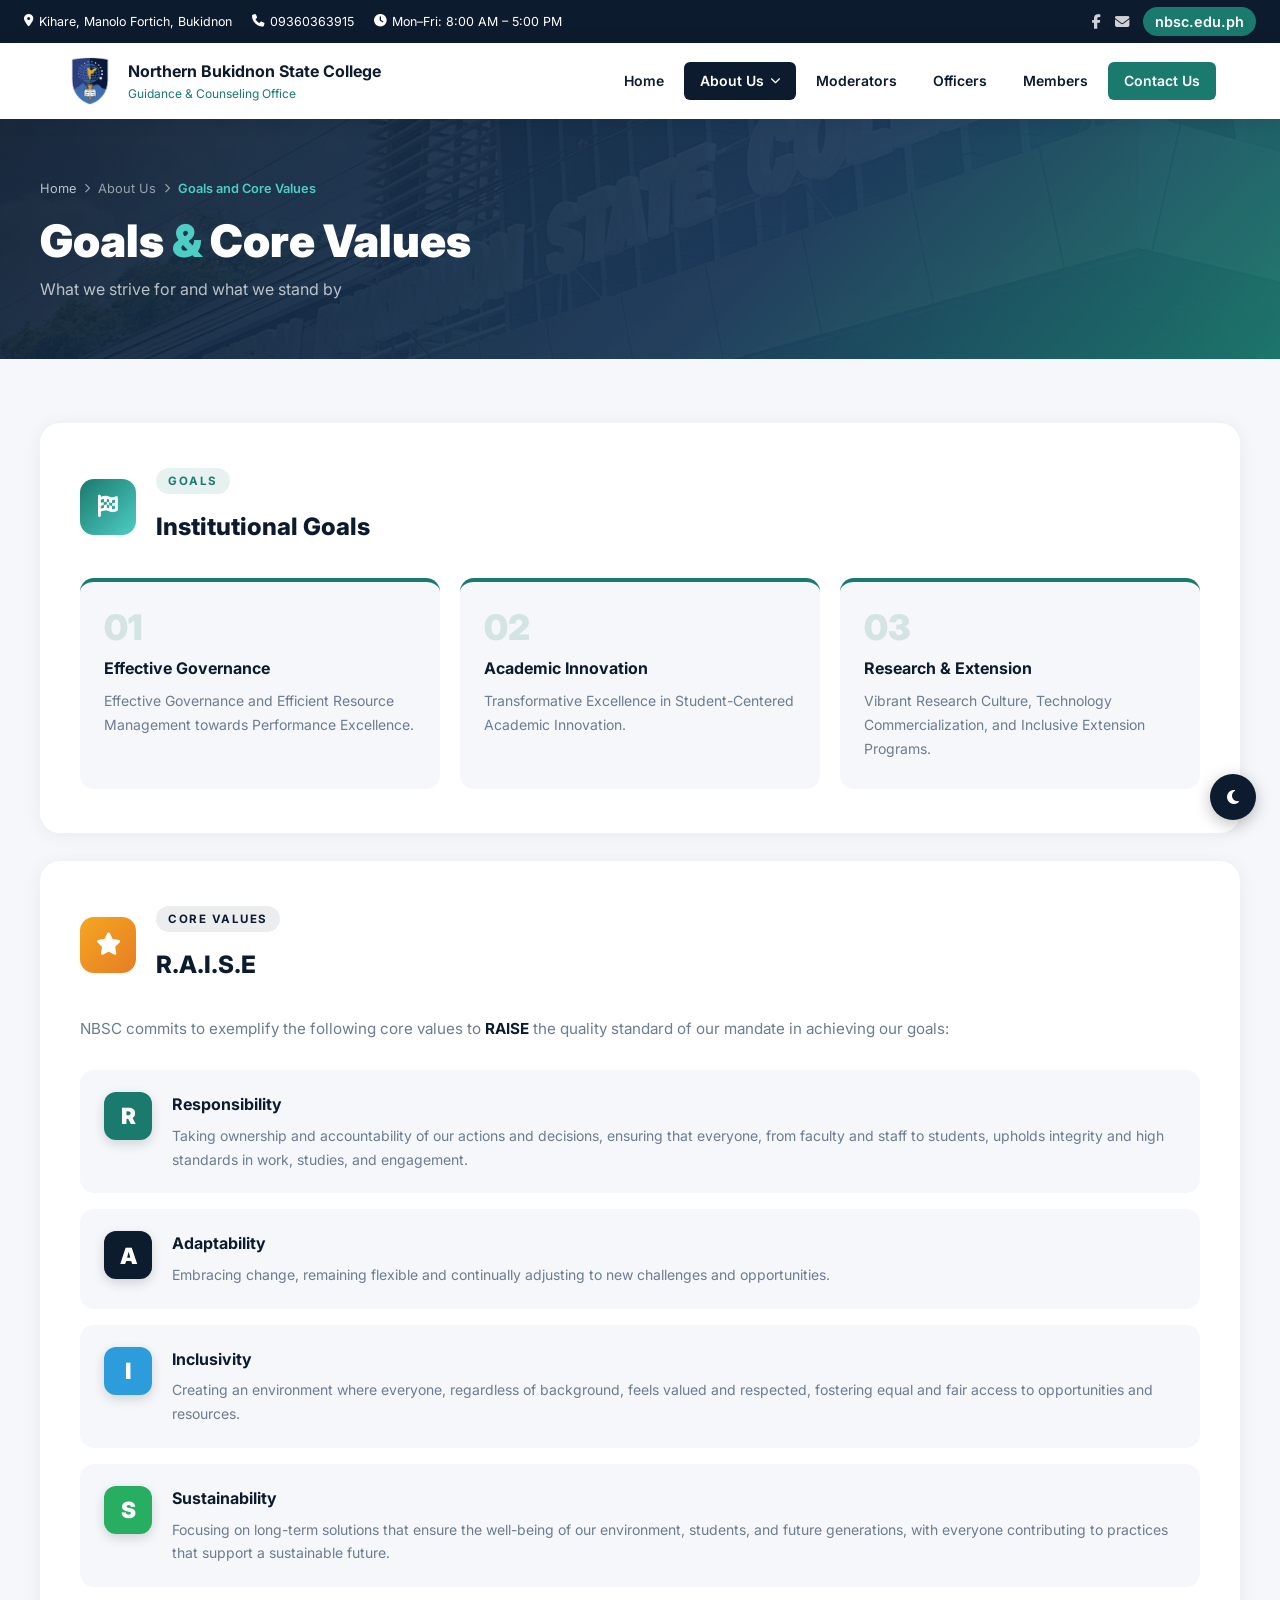
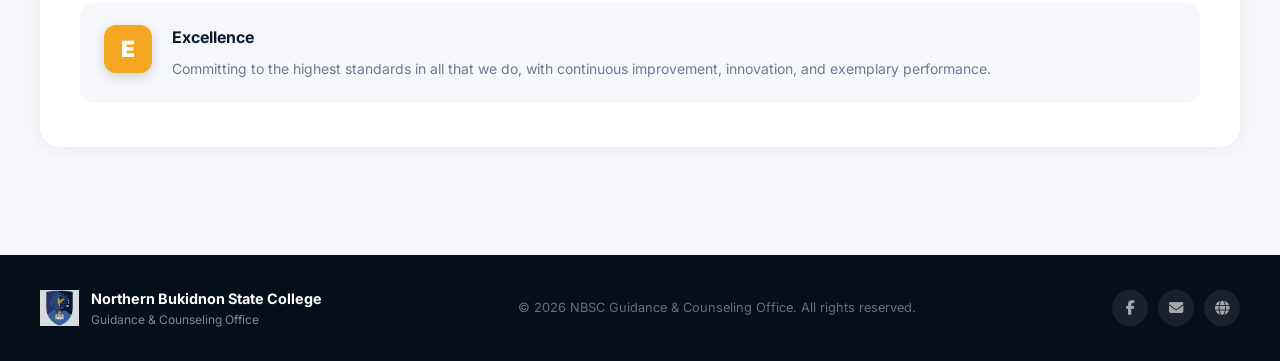
==== commit 616cb94f: "enchance" ====
--- a/about/goals-values.html
+++ b/about/goals-values.html
@@ -3,13 +3,20 @@
 <head>
   <meta charset="UTF-8" />
   <meta name="viewport" content="width=device-width, initial-scale=1.0"/>
+  <meta name="description" content="Goals and Core Values (RAISE) of Northern Bukidnon State College — Responsibility, Adaptability, Inclusivity, Sustainability, Excellence." />
+  <meta name="robots" content="index, follow" />
   <title>Goals and Core Values — NBSC Guidance Office</title>
+  <link rel="icon" href="../assets/nbsc-logo.png" type="image/png" />
+  <link rel="apple-touch-icon" href="../assets/nbsc-logo.png" />
   <link rel="stylesheet" href="../style.css" />
   <link rel="stylesheet" href="about.css" />
+  <link rel="stylesheet" href="../extras.css" />
   <link rel="stylesheet" href="https://cdnjs.cloudflare.com/ajax/libs/font-awesome/6.5.0/css/all.min.css"/>
   <link href="https://fonts.googleapis.com/css2?family=Inter:wght@400;500;600;700;800;900&display=swap" rel="stylesheet"/>
 </head>
 <body>
+  <button id="darkModeToggle" class="dark-mode-btn" title="Toggle Dark Mode"><i class="fas fa-moon" id="darkModeIcon"></i></button>
+  <button id="backToTop" class="back-to-top" title="Back to Top"><i class="fas fa-chevron-up"></i></button>
 
   <div class="topbar">
     <div class="topbar-inner">
@@ -50,6 +57,7 @@
         <a href="../index.html#members" class="nav-link">Members</a>
         <a href="../index.html#contact" class="nav-link nav-cta">Contact Us</a>
       </nav>
+      <button class="hamburger" id="hamburger"><i class="fas fa-bars"></i></button>
     </div>
   </header>
 
@@ -167,5 +175,6 @@
   </footer>
 
   <script src="about.js"></script>
+  <script src="../extras.js"></script>
 </body>
 </html>
--- a/style.css
+++ b/style.css
@@ -1014,108 +1014,271 @@
 }
 
 /* ===== 12. CONTACT ===== */
+.contact-section {
+  position: relative;
+  background: linear-gradient(135deg, #0a1628 0%, #0d1b2e 50%, #0e2a26 100%);
+  padding: 90px 24px;
+  overflow: hidden;
+}
+
+.contact-bg-shape {
+  position: absolute;
+  border-radius: 50%;
+  pointer-events: none;
+}
+
+.shape-1 {
+  width: 500px;
+  height: 500px;
+  background: radial-gradient(circle, rgba(26,122,110,0.15) 0%, transparent 70%);
+  top: -150px;
+  right: -100px;
+}
+
+.shape-2 {
+  width: 400px;
+  height: 400px;
+  background: radial-gradient(circle, rgba(78,205,196,0.08) 0%, transparent 70%);
+  bottom: -100px;
+  left: -80px;
+}
+
 .contact-layout {
   display: grid;
-  grid-template-columns: 1fr 1.4fr;
-  gap: 40px;
+  grid-template-columns: 1fr 1.5fr;
+  gap: 48px;
   align-items: start;
 }
 
-.contact-details {
+.contact-layout-single {
+  grid-template-columns: 1fr;
+  max-width: 680px;
+  margin: 0 auto;
+}
+
+/* Info side */
+.contact-info-side {
   display: flex;
   flex-direction: column;
-  gap: 20px;
-}
-
-.contact-detail-item {
+  gap: 14px;
+}
+
+.contact-info-card {
   display: flex;
   align-items: flex-start;
   gap: 16px;
-}
-
-.cd-icon {
-  width: 42px;
-  height: 42px;
-  background: rgba(255,255,255,0.08);
-  border-radius: 10px;
+  background: rgba(255,255,255,0.05);
+  border: 1px solid rgba(255,255,255,0.08);
+  border-radius: 14px;
+  padding: 18px 20px;
+  transition: background 0.3s, border-color 0.3s, transform 0.3s;
+  backdrop-filter: blur(4px);
+}
+
+.contact-info-card:hover {
+  background: rgba(255,255,255,0.09);
+  border-color: rgba(78,205,196,0.3);
+  transform: translateX(4px);
+}
+
+.ci-icon {
+  width: 44px;
+  height: 44px;
+  background: linear-gradient(135deg, #1a7a6e, #4ecdc4);
+  border-radius: 12px;
   display: flex;
   align-items: center;
   justify-content: center;
+  color: white;
+  font-size: 1rem;
+  flex-shrink: 0;
+  box-shadow: 0 4px 12px rgba(26,122,110,0.4);
+}
+
+.ci-text h4 {
+  font-size: 0.78rem;
+  font-weight: 700;
+  color: rgba(255,255,255,0.5);
+  text-transform: uppercase;
+  letter-spacing: 0.8px;
+  margin-bottom: 4px;
+}
+
+.ci-text p {
+  font-size: 0.9rem;
+  color: rgba(255,255,255,0.85);
+  line-height: 1.5;
+}
+
+.ci-text p strong {
+  color: #4ecdc4;
+}
+
+.ci-text a {
+  font-size: 0.9rem;
+  color: rgba(255,255,255,0.85);
+  transition: color 0.2s;
+}
+
+.ci-text a:hover {
+  color: #4ecdc4;
+}
+
+.ci-link {
+  display: inline-flex;
+  align-items: center;
+  gap: 6px;
+  font-size: 0.875rem;
+  color: #4ecdc4 !important;
+  font-weight: 600;
+}
+
+.ci-link i {
+  font-size: 0.7rem;
+}
+
+.contact-note {
+  display: flex;
+  align-items: flex-start;
+  gap: 12px;
+  background: rgba(26,122,110,0.12);
+  border: 1px solid rgba(26,122,110,0.25);
+  border-radius: 12px;
+  padding: 14px 16px;
+  margin-top: 4px;
+}
+
+.contact-note i {
   color: #4ecdc4;
   font-size: 1rem;
+  margin-top: 2px;
   flex-shrink: 0;
 }
 
-.contact-detail-item h4 {
-  font-size: 0.85rem;
-  font-weight: 700;
-  color: white;
+.contact-note span {
+  font-size: 0.8rem;
+  color: rgba(255,255,255,0.6);
+  line-height: 1.6;
+}
+
+/* Form side */
+.contact-form-wrap {
+  background: white;
+  border-radius: 20px;
+  padding: 40px;
+  box-shadow: 0 24px 64px rgba(0,0,0,0.3);
+}
+
+.contact-form-header {
+  display: flex;
+  align-items: center;
+  gap: 16px;
+  margin-bottom: 28px;
+  padding-bottom: 24px;
+  border-bottom: 1px solid #f0f2f5;
+}
+
+.cfh-icon {
+  width: 52px;
+  height: 52px;
+  background: linear-gradient(135deg, #0d1b2e, #1a7a6e);
+  border-radius: 14px;
+  display: flex;
+  align-items: center;
+  justify-content: center;
+  color: white;
+  font-size: 1.2rem;
+  flex-shrink: 0;
+}
+
+.contact-form-header h3 {
+  font-size: 1.2rem;
+  font-weight: 800;
+  color: #0d1b2e;
   margin-bottom: 2px;
 }
 
-.contact-detail-item p {
-  font-size: 0.875rem;
-  color: rgba(255,255,255,0.65);
-}
-
-.contact-detail-item a {
-  font-size: 0.875rem;
-  color: #4ecdc4;
-  transition: opacity 0.2s;
-}
-
-.contact-detail-item a:hover {
-  opacity: 0.8;
-}
-
-.contact-form-box {
-  background: white;
-  border-radius: 16px;
-  padding: 36px;
-}
-
-.contact-form-box h3 {
-  font-size: 1.15rem;
+.contact-form-header p {
+  font-size: 0.82rem;
+  color: #6b7c93;
+}
+
+.form-group {
+  margin-bottom: 16px;
+}
+
+.form-group label {
+  display: flex;
+  align-items: center;
+  gap: 7px;
+  font-size: 0.78rem;
   font-weight: 700;
   color: #0d1b2e;
-  margin-bottom: 20px;
+  text-transform: uppercase;
+  letter-spacing: 0.5px;
+  margin-bottom: 7px;
+}
+
+.form-group label i {
+  color: #1a7a6e;
+  font-size: 0.75rem;
 }
 
 .form-row {
   display: grid;
   grid-template-columns: 1fr 1fr;
-  gap: 12px;
-}
-
-.contact-form-box input,
-.contact-form-box select,
-.contact-form-box textarea {
+  gap: 14px;
+}
+
+.contact-form-wrap input,
+.contact-form-wrap select,
+.contact-form-wrap textarea {
   width: 100%;
-  padding: 11px 14px;
+  padding: 12px 16px;
   border: 1.5px solid #e2e8f0;
-  border-radius: 8px;
+  border-radius: 10px;
   font-size: 0.875rem;
   font-family: inherit;
   color: #0d1b2e;
   background: #f8fafc;
-  margin-bottom: 12px;
-  transition: border-color 0.2s;
-}
-
-.contact-form-box input:focus,
-.contact-form-box select:focus,
-.contact-form-box textarea:focus {
+  transition: border-color 0.2s, background 0.2s, box-shadow 0.2s;
+  appearance: none;
+}
+
+.contact-form-wrap input:focus,
+.contact-form-wrap select:focus,
+.contact-form-wrap textarea:focus {
   border-color: #1a7a6e;
   background: white;
   outline: none;
-}
-
-.contact-form-box button {
+  box-shadow: 0 0 0 3px rgba(26,122,110,0.12);
+}
+
+.contact-form-wrap textarea {
+  resize: vertical;
+  min-height: 120px;
+}
+
+.select-wrap {
+  position: relative;
+}
+
+.select-arrow {
+  position: absolute;
+  right: 14px;
+  top: 50%;
+  transform: translateY(-50%);
+  color: #6b7c93;
+  font-size: 0.75rem;
+  pointer-events: none;
+}
+
+.btn-send {
   width: 100%;
-  background: #1a7a6e;
-  color: white;
-  padding: 13px;
-  border-radius: 8px;
+  background: linear-gradient(135deg, #1a7a6e, #0d5c52);
+  color: white;
+  padding: 14px;
+  border-radius: 10px;
   font-size: 0.95rem;
   font-weight: 700;
   border: none;
@@ -1124,12 +1287,44 @@
   align-items: center;
   justify-content: center;
   gap: 8px;
-  transition: background 0.2s;
+  transition: transform 0.2s, box-shadow 0.2s, background 0.2s;
   font-family: inherit;
-}
-
-.contact-form-box button:hover {
-  background: #15695f;
+  margin-top: 4px;
+  box-shadow: 0 4px 16px rgba(26,122,110,0.35);
+}
+
+.btn-send:hover:not(:disabled) {
+  transform: translateY(-2px);
+  box-shadow: 0 8px 24px rgba(26,122,110,0.45);
+  background: linear-gradient(135deg, #15695f, #0a4a42);
+}
+
+.btn-send:disabled {
+  opacity: 0.75;
+  cursor: not-allowed;
+}
+
+.form-feedback {
+  margin-top: 14px;
+  padding: 13px 16px;
+  border-radius: 10px;
+  font-size: 0.875rem;
+  font-weight: 600;
+  display: flex;
+  align-items: center;
+  gap: 10px;
+}
+
+.form-feedback.success {
+  background: #f0fdf4;
+  border: 1px solid #86efac;
+  color: #166534;
+}
+
+.form-feedback.error {
+  background: #fef2f2;
+  border: 1px solid #fca5a5;
+  color: #991b1b;
 }
 
 /* ===== 13. FOOTER ===== */
@@ -1410,15 +1605,20 @@
   .moderators-grid { grid-template-columns: 1fr; }
   .contact-layout { grid-template-columns: 1fr; }
   .hero-stats { flex-direction: row; flex-wrap: wrap; justify-content: center; }
-  .hero-inner { padding: 60px 24px; }
-}
+  .hero-inner { padding: 60px 24px; }}
 
 /* ===== RESPONSIVE — MOBILE 768px ===== */
 @media (max-width: 768px) {
 
   /* Topbar */
   .topbar-inner { display: none; }
-  .topbar { justify-content: flex-end; }
+  .topbar { justify-content: space-between; }
+  .topbar-inner.mobile-contact {
+    display: flex;
+    flex-direction: column;
+    gap: 4px;
+    font-size: 0.72rem;
+  }
 
   /* Header */
   .header-inner { padding: 12px 16px; }
@@ -1489,7 +1689,9 @@
 
   /* Contact */
   .form-row { grid-template-columns: 1fr; }
-  .contact-form-box { padding: 24px 20px; }
+  .contact-form-wrap { padding: 24px 20px; }
+  .contact-form-header { gap: 12px; }
+  .cfh-icon { width: 44px; height: 44px; font-size: 1rem; }
 
   /* Footer */
   .footer-inner { flex-direction: column; text-align: center; gap: 16px; }
@@ -1517,7 +1719,7 @@
   .pres-details h3 { font-size: 1.3rem; }
   .stat-box { padding: 12px 18px; }
   .stat-num { font-size: 1.8rem; }
-  .contact-form-box { padding: 20px 16px; }
+  .contact-form-wrap { padding: 20px 16px; }
   .header-logo-text { display: none; }
 }
 
--- a/extras.css
+++ b/extras.css
@@ -0,0 +1,655 @@
+/* =============================================================
+   NBSC GCO — Extras Stylesheet
+   Loading Screen · Dark Mode · Back to Top · Lightbox
+   Announcement Banner · Search/Filter · Testimonials
+   ============================================================= */
+
+/* ===== DARK MODE TOGGLE ===== */
+.dark-mode-btn {
+  position: fixed;
+  bottom: 80px;
+  right: 24px;
+  width: 46px;
+  height: 46px;
+  background: #0d1b2e;
+  color: white;
+  border: none;
+  border-radius: 50%;
+  font-size: 1rem;
+  cursor: pointer;
+  z-index: 500;
+  box-shadow: 0 4px 16px rgba(0,0,0,0.25);
+  display: flex;
+  align-items: center;
+  justify-content: center;
+  transition: background 0.3s, transform 0.2s;
+}
+
+.dark-mode-btn:hover {
+  background: #1a7a6e;
+  transform: scale(1.1);
+}
+
+/* ===== BACK TO TOP ===== */
+.back-to-top {
+  position: fixed;
+  bottom: 24px;
+  right: 24px;
+  width: 46px;
+  height: 46px;
+  background: #1a7a6e;
+  color: white;
+  border: none;
+  border-radius: 50%;
+  font-size: 1rem;
+  cursor: pointer;
+  z-index: 500;
+  box-shadow: 0 4px 16px rgba(26,122,110,0.4);
+  display: flex;
+  align-items: center;
+  justify-content: center;
+  opacity: 0;
+  visibility: hidden;
+  transform: translateY(10px);
+  transition: opacity 0.3s, visibility 0.3s, transform 0.3s, background 0.2s;
+}
+
+.back-to-top.visible {
+  opacity: 1;
+  visibility: visible;
+  transform: translateY(0);
+}
+
+.back-to-top:hover {
+  background: #15695f;
+  transform: translateY(-3px);
+}
+
+/* ===== LIGHTBOX ===== */
+.lightbox {
+  position: fixed;
+  inset: 0;
+  z-index: 2000;
+  display: flex;
+  align-items: center;
+  justify-content: center;
+  opacity: 0;
+  visibility: hidden;
+  transition: opacity 0.3s, visibility 0.3s;
+}
+
+.lightbox.open {
+  opacity: 1;
+  visibility: visible;
+}
+
+.lightbox-overlay {
+  position: absolute;
+  inset: 0;
+  background: rgba(0,0,0,0.88);
+  backdrop-filter: blur(4px);
+}
+
+.lightbox-content {
+  position: relative;
+  z-index: 1;
+  max-width: 480px;
+  width: 90%;
+  text-align: center;
+  transform: scale(0.85);
+  transition: transform 0.3s;
+}
+
+.lightbox.open .lightbox-content {
+  transform: scale(1);
+}
+
+.lightbox-content img {
+  width: 280px;
+  height: 280px;
+  border-radius: 50%;
+  object-fit: cover;
+  border: 5px solid white;
+  box-shadow: 0 8px 40px rgba(0,0,0,0.5);
+  margin: 0 auto;
+  display: block;
+}
+
+.lightbox-caption {
+  color: white;
+  font-size: 1rem;
+  font-weight: 700;
+  margin-top: 20px;
+  text-shadow: 0 2px 8px rgba(0,0,0,0.5);
+}
+
+.lightbox-close {
+  position: absolute;
+  top: -16px;
+  right: -16px;
+  width: 40px;
+  height: 40px;
+  background: white;
+  color: #0d1b2e;
+  border: none;
+  border-radius: 50%;
+  font-size: 1rem;
+  cursor: pointer;
+  display: flex;
+  align-items: center;
+  justify-content: center;
+  box-shadow: 0 2px 12px rgba(0,0,0,0.3);
+  transition: background 0.2s, color 0.2s;
+}
+
+.lightbox-close:hover {
+  background: #1a7a6e;
+  color: white;
+}
+
+.lightbox-trigger {
+  cursor: zoom-in;
+}
+
+/* ===== ANNOUNCEMENT BANNER ===== */
+.announcement-banner {
+  background: linear-gradient(90deg, #1a7a6e, #0d5c52);
+  color: white;
+  padding: 10px 24px;
+  position: relative;
+  z-index: 90;
+  transition: max-height 0.4s ease, opacity 0.4s ease, padding 0.4s ease;
+  overflow: hidden;
+  max-height: 80px;
+}
+
+.announcement-banner.dismissed {
+  max-height: 0;
+  opacity: 0;
+  padding: 0;
+}
+
+.announcement-inner {
+  max-width: 1200px;
+  margin: 0 auto;
+  display: flex;
+  align-items: center;
+  gap: 14px;
+}
+
+.ann-badge {
+  background: rgba(255,255,255,0.2);
+  padding: 3px 12px;
+  border-radius: 20px;
+  font-size: 0.75rem;
+  font-weight: 700;
+  white-space: nowrap;
+  display: flex;
+  align-items: center;
+  gap: 6px;
+}
+
+.ann-text {
+  font-size: 0.85rem;
+  flex: 1;
+  line-height: 1.5;
+}
+
+.ann-close {
+  background: rgba(255,255,255,0.15);
+  border: none;
+  color: white;
+  width: 28px;
+  height: 28px;
+  border-radius: 50%;
+  cursor: pointer;
+  display: flex;
+  align-items: center;
+  justify-content: center;
+  font-size: 0.8rem;
+  flex-shrink: 0;
+  transition: background 0.2s;
+}
+
+.ann-close:hover {
+  background: rgba(255,255,255,0.3);
+}
+
+/* ===== SEARCH / FILTER ===== */
+.search-bar-wrap {
+  display: flex;
+  justify-content: center;
+  margin-bottom: 28px;
+}
+
+.search-bar {
+  display: flex;
+  align-items: center;
+  gap: 10px;
+  background: white;
+  border: 1.5px solid #e2e8f0;
+  border-radius: 50px;
+  padding: 10px 20px;
+  width: 100%;
+  max-width: 440px;
+  box-shadow: 0 2px 12px rgba(0,0,0,0.06);
+  transition: border-color 0.2s, box-shadow 0.2s;
+}
+
+.search-bar:focus-within {
+  border-color: #1a7a6e;
+  box-shadow: 0 0 0 3px rgba(26,122,110,0.1);
+}
+
+.search-bar i.fa-search {
+  color: #6b7c93;
+  font-size: 0.9rem;
+  flex-shrink: 0;
+}
+
+.search-bar input {
+  border: none;
+  outline: none;
+  background: transparent;
+  font-size: 0.875rem;
+  color: #0d1b2e;
+  flex: 1;
+  font-family: inherit;
+}
+
+.search-bar input::placeholder {
+  color: #a0aec0;
+}
+
+.search-clear {
+  background: none;
+  border: none;
+  color: #a0aec0;
+  cursor: pointer;
+  font-size: 0.8rem;
+  padding: 2px;
+  transition: color 0.2s;
+}
+
+.search-clear:hover {
+  color: #0d1b2e;
+}
+
+.no-results-msg {
+  text-align: center;
+  color: #6b7c93;
+  font-size: 0.9rem;
+  padding: 32px;
+  width: 100%;
+  display: none;
+}
+
+.no-results-msg i {
+  display: block;
+  font-size: 2rem;
+  margin-bottom: 10px;
+  color: #cbd5e0;
+}
+
+/* ===== TESTIMONIALS ===== */
+.testimonials-grid {
+  display: grid;
+  grid-template-columns: repeat(3, 1fr);
+  gap: 24px;
+}
+
+.testimonial-card {
+  background: #f5f7fa;
+  border-radius: 18px;
+  padding: 32px 28px;
+  position: relative;
+  border-bottom: 4px solid #e2e8f0;
+  transition: transform 0.3s, box-shadow 0.3s;
+}
+
+.testimonial-card:hover {
+  transform: translateY(-5px);
+  box-shadow: 0 12px 36px rgba(0,0,0,0.1);
+}
+
+.testi-featured {
+  background: linear-gradient(135deg, #0d1b2e, #1a3a5c);
+  border-bottom-color: #1a7a6e;
+  transform: translateY(-8px);
+  box-shadow: 0 16px 48px rgba(13,27,46,0.25);
+}
+
+.testi-featured:hover {
+  transform: translateY(-13px);
+}
+
+.testi-quote {
+  font-size: 1.8rem;
+  color: #1a7a6e;
+  margin-bottom: 16px;
+  line-height: 1;
+}
+
+.testi-featured .testi-quote {
+  color: #4ecdc4;
+}
+
+.testimonial-card p {
+  font-size: 0.9rem;
+  color: #4a5568;
+  line-height: 1.8;
+  margin-bottom: 24px;
+  font-style: italic;
+}
+
+.testi-featured p {
+  color: rgba(255,255,255,0.8);
+}
+
+.testi-author {
+  display: flex;
+  align-items: center;
+  gap: 12px;
+}
+
+.testi-avatar {
+  width: 42px;
+  height: 42px;
+  background: linear-gradient(135deg, #1a7a6e, #4ecdc4);
+  border-radius: 50%;
+  display: flex;
+  align-items: center;
+  justify-content: center;
+  color: white;
+  font-size: 1rem;
+  flex-shrink: 0;
+}
+
+.testi-featured .testi-avatar {
+  background: linear-gradient(135deg, #4ecdc4, #1a7a6e);
+}
+
+.testi-author strong {
+  display: block;
+  font-size: 0.875rem;
+  font-weight: 700;
+  color: #0d1b2e;
+}
+
+.testi-featured .testi-author strong {
+  color: white;
+}
+
+.testi-author span {
+  font-size: 0.78rem;
+  color: #6b7c93;
+}
+
+.testi-featured .testi-author span {
+  color: rgba(255,255,255,0.55);
+}
+
+/* ===== DARK MODE ===== */
+body.dark-mode {
+  background: #0f1923;
+  color: #e2e8f0;
+}
+
+body.dark-mode .header {
+  background: #0d1b2e;
+  box-shadow: 0 2px 16px rgba(0,0,0,0.4);
+}
+
+body.dark-mode .nav-link {
+  color: #e2e8f0;
+}
+
+body.dark-mode .nav-link:hover,
+body.dark-mode .nav-link.active {
+  background: rgba(255,255,255,0.1);
+  color: white;
+}
+
+body.dark-mode .dropdown-btn {
+  color: #e2e8f0;
+}
+
+body.dark-mode .dropdown-menu {
+  background: #0d1b2e;
+  border-color: #1a7a6e;
+}
+
+body.dark-mode .dropdown-menu a {
+  color: #e2e8f0;
+  border-color: rgba(255,255,255,0.05);
+}
+
+body.dark-mode .dropdown-menu a:hover {
+  background: rgba(255,255,255,0.05);
+}
+
+body.dark-mode .bg-light,
+body.dark-mode .bg-white {
+  background: #111d2b !important;
+}
+
+body.dark-mode .section-header h2 {
+  color: #e2e8f0;
+}
+
+body.dark-mode .mod-card,
+body.dark-mode .officer-tile,
+body.dark-mode .member-tile {
+  background: #0d1b2e;
+  color: #e2e8f0;
+}
+
+body.dark-mode .mod-card-body h3,
+body.dark-mode .officer-tile h4,
+body.dark-mode .member-tile h4 {
+  color: #e2e8f0;
+}
+
+body.dark-mode .mod-card-desc,
+body.dark-mode .section-header p {
+  color: #94a3b8;
+}
+
+body.dark-mode .contact-form-wrap {
+  background: #0d1b2e;
+}
+
+body.dark-mode .contact-form-header h3 {
+  color: #e2e8f0;
+}
+
+body.dark-mode .contact-form-header p {
+  color: #94a3b8;
+}
+
+body.dark-mode .form-group label {
+  color: #e2e8f0;
+}
+
+body.dark-mode .contact-form-wrap input,
+body.dark-mode .contact-form-wrap select,
+body.dark-mode .contact-form-wrap textarea {
+  background: #0a1628;
+  border-color: rgba(255,255,255,0.1);
+  color: #e2e8f0;
+}
+
+body.dark-mode .contact-form-wrap input:focus,
+body.dark-mode .contact-form-wrap select:focus,
+body.dark-mode .contact-form-wrap textarea:focus {
+  background: #0d1b2e;
+  border-color: #1a7a6e;
+}
+
+body.dark-mode .testimonial-card {
+  background: #0d1b2e;
+}
+
+body.dark-mode .testimonial-card p {
+  color: #94a3b8;
+}
+
+body.dark-mode .testi-author strong {
+  color: #e2e8f0;
+}
+
+body.dark-mode .search-bar {
+  background: #0d1b2e;
+  border-color: rgba(255,255,255,0.1);
+}
+
+body.dark-mode .search-bar input {
+  color: #e2e8f0;
+}
+
+body.dark-mode .pres-spotlight {
+  background: linear-gradient(135deg, #060e1a, #0d1b2e);
+}
+
+body.dark-mode .dark-mode-btn {
+  background: #1a7a6e;
+}
+
+/* ===== RESPONSIVE ===== */
+@media (max-width: 1024px) {
+  .testimonials-grid { grid-template-columns: 1fr; }
+  .testi-featured { transform: none; }
+  .testi-featured:hover { transform: translateY(-5px); }
+}
+
+@media (max-width: 768px) {
+  .announcement-inner { flex-wrap: wrap; gap: 8px; }
+  .ann-text { font-size: 0.8rem; }
+  .testimonials-grid { grid-template-columns: 1fr; gap: 16px; }
+  .dark-mode-btn { bottom: 80px; right: 16px; }
+  .back-to-top { bottom: 24px; right: 16px; }
+  .lightbox-content img { width: 220px; height: 220px; }
+}
+
+/* =============================================================
+   VISUAL ENHANCEMENTS
+   Particles · Glassmorphism · Gradient Text · Custom Cursor
+   ============================================================= */
+
+/* ===== HERO PARTICLES CANVAS ===== */
+.hero-particles {
+  position: absolute;
+  inset: 0;
+  width: 100%;
+  height: 100%;
+  z-index: 1;
+  pointer-events: none;
+}
+
+/* Push hero content above canvas */
+.hero-inner {
+  z-index: 3 !important;
+}
+
+/* ===== GRADIENT TEXT ===== */
+.gradient-text {
+  background: linear-gradient(135deg, #4ecdc4 0%, #a8edea 40%, #4ecdc4 70%, #1a7a6e 100%);
+  background-size: 200% auto;
+  -webkit-background-clip: text;
+  -webkit-text-fill-color: transparent;
+  background-clip: text;
+  animation: gradientShift 4s linear infinite;
+  font-style: normal;
+}
+
+@keyframes gradientShift {
+  0%   { background-position: 0% center; }
+  100% { background-position: 200% center; }
+}
+
+/* Section heading gradient accents */
+.section-header h2 {
+  background: linear-gradient(135deg, #0d1b2e 60%, #1a7a6e 100%);
+  -webkit-background-clip: text;
+  -webkit-text-fill-color: transparent;
+  background-clip: text;
+}
+
+.section-header.light h2 {
+  background: linear-gradient(135deg, #ffffff 50%, #4ecdc4 100%);
+  -webkit-background-clip: text;
+  -webkit-text-fill-color: transparent;
+  background-clip: text;
+}
+
+/* ===== GLASSMORPHISM — MOD CARDS ===== */
+.mod-card {
+  background: rgba(255, 255, 255, 0.75) !important;
+  backdrop-filter: blur(16px) saturate(180%);
+  -webkit-backdrop-filter: blur(16px) saturate(180%);
+  border: 1px solid rgba(255, 255, 255, 0.5) !important;
+  box-shadow: 0 8px 32px rgba(13, 27, 46, 0.12),
+              inset 0 1px 0 rgba(255,255,255,0.6) !important;
+}
+
+.mod-card:hover {
+  background: rgba(255, 255, 255, 0.88) !important;
+  box-shadow: 0 20px 48px rgba(13, 27, 46, 0.18),
+              inset 0 1px 0 rgba(255,255,255,0.8) !important;
+}
+
+/* ===== GLASSMORPHISM — OFFICER TILES ===== */
+.officer-tile {
+  background: rgba(255, 255, 255, 0.72) !important;
+  backdrop-filter: blur(12px) saturate(160%);
+  -webkit-backdrop-filter: blur(12px) saturate(160%);
+  border: 1px solid rgba(255, 255, 255, 0.45) !important;
+  box-shadow: 0 4px 20px rgba(13, 27, 46, 0.08),
+              inset 0 1px 0 rgba(255,255,255,0.5) !important;
+}
+
+.officer-tile:hover {
+  background: rgba(255, 255, 255, 0.92) !important;
+  box-shadow: 0 12px 36px rgba(13, 27, 46, 0.14),
+              inset 0 1px 0 rgba(255,255,255,0.7) !important;
+}
+
+/* ===== GLASSMORPHISM — STAT BOXES ===== */
+.stat-box {
+  background: rgba(255, 255, 255, 0.08) !important;
+  backdrop-filter: blur(20px) saturate(180%);
+  -webkit-backdrop-filter: blur(20px) saturate(180%);
+  border: 1px solid rgba(255, 255, 255, 0.18) !important;
+  box-shadow: 0 8px 32px rgba(0,0,0,0.2),
+              inset 0 1px 0 rgba(255,255,255,0.15) !important;
+  transition: transform 0.3s, box-shadow 0.3s, background 0.3s !important;
+}
+
+.stat-box:hover {
+  background: rgba(255, 255, 255, 0.14) !important;
+  transform: translateY(-4px) !important;
+  box-shadow: 0 16px 40px rgba(0,0,0,0.3) !important;
+}
+
+/* ===== DARK MODE ADJUSTMENTS ===== */
+body.dark-mode .mod-card {
+  background: rgba(13, 27, 46, 0.75) !important;
+  border-color: rgba(255,255,255,0.08) !important;
+}
+
+body.dark-mode .officer-tile {
+  background: rgba(13, 27, 46, 0.72) !important;
+  border-color: rgba(255,255,255,0.08) !important;
+}
+
+body.dark-mode .section-header h2 {
+  background: linear-gradient(135deg, #e2e8f0 50%, #4ecdc4 100%);
+  -webkit-background-clip: text;
+  -webkit-text-fill-color: transparent;
+  background-clip: text;
+}
+
+/* Hide cursor on touch devices */
+@media (pointer: coarse) {
+  .cursor-dot, .cursor-ring { display: none; }
+}
